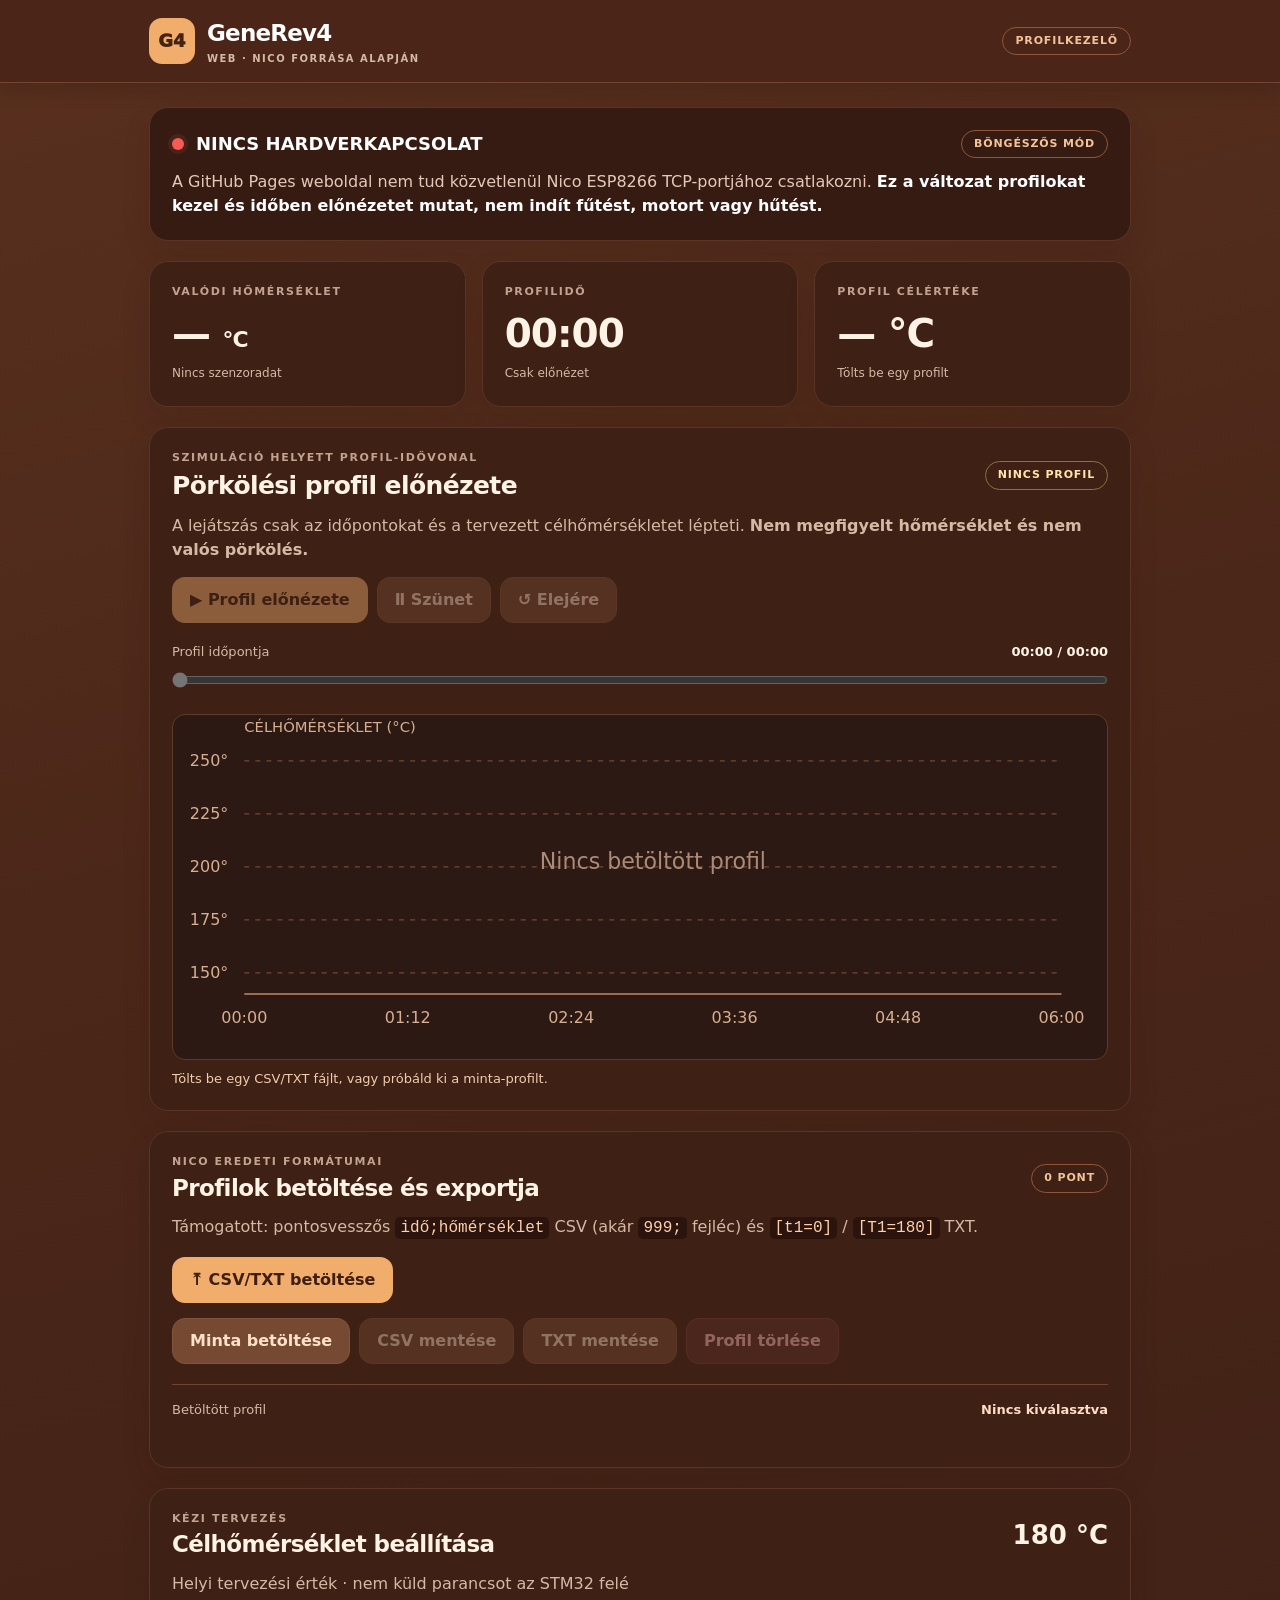
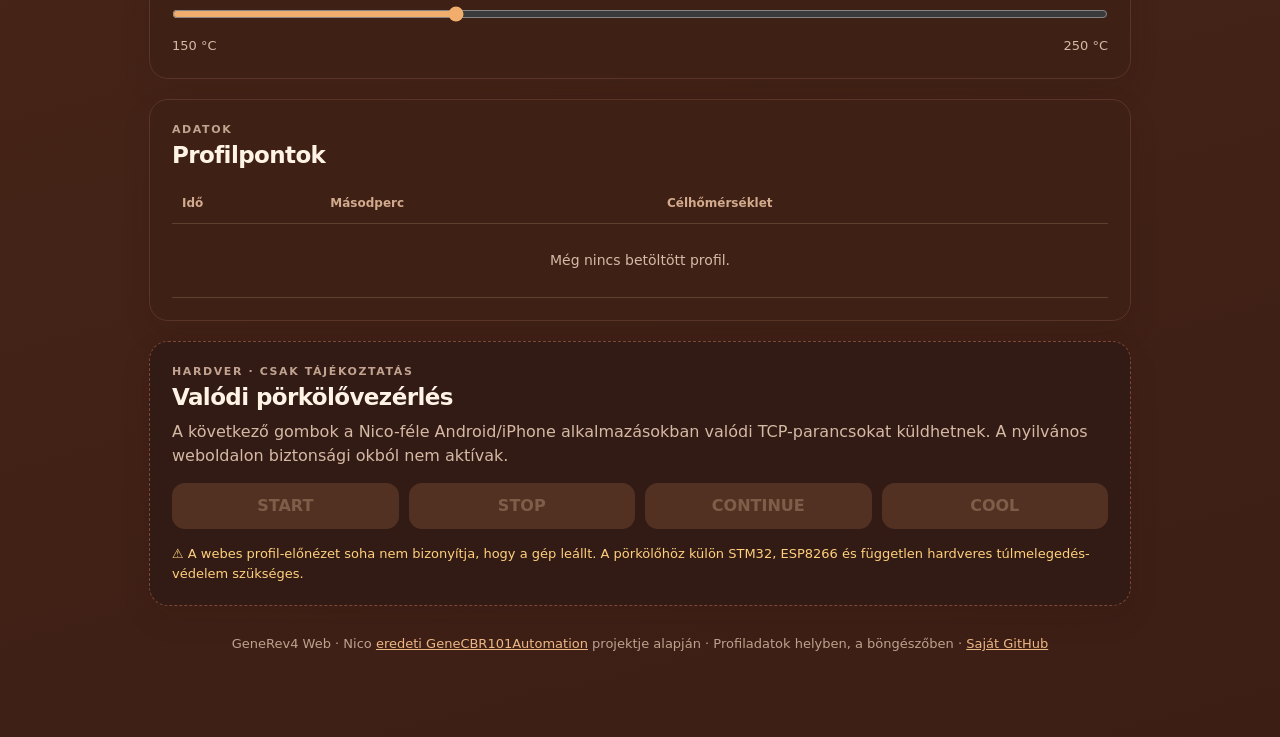
==== web/index.html @ ea3bb9c4 "GeneRev4 webalkalmazás" ====
<!doctype html>
<html lang="hu">
<head>
  <meta charset="utf-8">
  <meta name="viewport" content="width=device-width, initial-scale=1, viewport-fit=cover">
  <meta name="theme-color" content="#542c1c">
  <meta name="description" content="GeneRev4 böngészős profilkezelő Nico Gene Café CBR-101 projektjéhez. Hardverfüggetlen profil-előnézet, nem pörkölővezérlés.">
  <meta name="color-scheme" content="dark">
  <link rel="icon" type="image/svg+xml" href="./icon.svg">
  <link rel="manifest" href="./manifest.webmanifest">
  <link rel="stylesheet" href="./style.css">
  <title>GeneRev4 Web – profilok</title>
</head>
<body>
<header class="top">
  <div class="top-inner">
    <a class="brand" href="./" aria-label="GeneRev4 kezdőlap"><span class="brand-icon">G4</span><span><b>GeneRev4</b><small>WEB · NICO FORRÁSA ALAPJÁN</small></span></a>
    <span class="top-tag">PROFILKEZELŐ</span>
  </div>
</header>
<main class="shell">
  <section class="notice" aria-label="Kapcsolati állapot">
    <div class="notice-line"><span class="signal" aria-hidden="true"></span><strong>NINCS HARDVERKAPCSOLAT</strong><span class="tag">BÖNGÉSZŐS MÓD</span></div>
    <p>A GitHub Pages weboldal nem tud közvetlenül Nico ESP8266 TCP-portjához csatlakozni. <strong>Ez a változat profilokat kezel és időben előnézetet mutat, nem indít fűtést, motort vagy hűtést.</strong></p>
  </section>

  <section class="metrics" aria-label="Fő értékek">
    <div class="metric"><span class="eyebrow">VALÓDI HŐMÉRSÉKLET</span><div class="metric-value">— <span>°C</span></div><small>Nincs szenzoradat</small></div>
    <div class="metric"><span class="eyebrow">PROFILIDŐ</span><div class="metric-value" id="clock">00:00</div><small>Csak előnézet</small></div>
    <div class="metric"><span class="eyebrow">PROFIL CÉLÉRTÉKE</span><div class="metric-value" id="profileTarget">— <span>°C</span></div><small id="targetDetail">Tölts be egy profilt</small></div>
  </section>

  <section class="panel preview-panel" aria-labelledby="previewTitle">
    <div class="section-head"><div><span class="eyebrow">SZIMULÁCIÓ HELYETT PROFIL-IDŐVONAL</span><h1 id="previewTitle">Pörkölési profil előnézete</h1></div><span class="tag amber" id="previewState">NINCS PROFIL</span></div>
    <p class="muted">A lejátszás csak az időpontokat és a tervezett célhőmérsékletet lépteti. <strong>Nem megfigyelt hőmérséklet és nem valós pörkölés.</strong></p>
    <div class="actions">
      <button id="play" class="primary" disabled>▶ Profil előnézete</button>
      <button id="pause" class="secondary" disabled>Ⅱ Szünet</button>
      <button id="reset" class="secondary" disabled>↺ Elejére</button>
    </div>
    <div class="seek-head"><label for="seek">Profil időpontja</label><b id="seekLabel">00:00 / 00:00</b></div>
    <input id="seek" type="range" min="0" max="1" step="1" value="0" disabled>
    <div class="chart-wrap"><svg id="chart" viewBox="0 0 760 280" role="img" aria-label="A betöltött profil tervezett célhőmérsékletének lépcsős grafikonja"></svg></div>
    <p class="chart-note" id="chartNote" aria-live="polite">Tölts be egy CSV/TXT fájlt, vagy próbáld ki a minta-profilt.</p>
  </section>

  <section class="panel" aria-labelledby="importTitle">
    <div class="section-head"><div><span class="eyebrow">NICO EREDETI FORMÁTUMAI</span><h2 id="importTitle">Profilok betöltése és exportja</h2></div><span class="tag" id="pointCount">0 PONT</span></div>
    <p class="muted">Támogatott: pontosvesszős <code>idő;hőmérséklet</code> CSV (akár <code>999;</code> fejléc) és <code>[t1=0]</code> / <code>[T1=180]</code> TXT.</p>
    <div class="file-row"><label class="primary file-button" for="upload">⤒ CSV/TXT betöltése</label><input id="upload" type="file" accept=".csv,.txt,text/plain,text/csv"></div>
    <div class="actions">
      <button id="example" class="secondary">Minta betöltése</button>
      <button id="exportCsv" class="secondary" disabled>CSV mentése</button>
      <button id="exportTxt" class="secondary" disabled>TXT mentése</button>
      <button id="clear" class="danger" disabled>Profil törlése</button>
    </div>
    <div class="file-summary"><span>Betöltött profil</span><strong id="fileName">Nincs kiválasztva</strong></div>
    <p id="message" class="feedback" role="status" aria-live="polite"></p>
  </section>

  <section class="panel" aria-labelledby="planTitle">
    <div class="section-head"><div><span class="eyebrow">KÉZI TERVEZÉS</span><h2 id="planTitle">Célhőmérséklet beállítása</h2></div><strong class="big-target"><span id="manualValue">180</span> °C</strong></div>
    <label for="manualTarget" class="muted">Helyi tervezési érték · nem küld parancsot az STM32 felé</label>
    <input id="manualTarget" type="range" min="150" max="250" step="1" value="180">
    <div class="range-end"><span>150 °C</span><span>250 °C</span></div>
  </section>

  <section class="panel" aria-labelledby="pointsTitle">
    <div class="section-head"><div><span class="eyebrow">ADATOK</span><h2 id="pointsTitle">Profilpontok</h2></div></div>
    <div class="table-scroll"><table><thead><tr><th>Idő</th><th>Másodperc</th><th>Célhőmérséklet</th></tr></thead><tbody id="pointsBody"><tr><td colspan="3" class="empty">Még nincs betöltött profil.</td></tr></tbody></table></div>
  </section>

  <section class="panel hardware" aria-labelledby="hardwareTitle">
    <span class="eyebrow">HARDVER · CSAK TÁJÉKOZTATÁS</span>
    <h2 id="hardwareTitle">Valódi pörkölővezérlés</h2>
    <p class="muted">A következő gombok a Nico-féle Android/iPhone alkalmazásokban valódi TCP-parancsokat küldhetnek. A nyilvános weboldalon biztonsági okból nem aktívak.</p>
    <div class="hardware-buttons"><button disabled>START</button><button disabled>STOP</button><button disabled>CONTINUE</button><button disabled>COOL</button></div>
    <p class="warning">⚠ A webes profil-előnézet soha nem bizonyítja, hogy a gép leállt. A pörkölőhöz külön STM32, ESP8266 és független hardveres túlmelegedés-védelem szükséges.</p>
  </section>

  <footer>GeneRev4 Web · Nico <a href="https://github.com/nekowokaburu/GeneCBR101Automation" target="_blank" rel="noopener noreferrer">eredeti GeneCBR101Automation</a> projektje alapján · Profiladatok helyben, a böngészőben · <a href="https://github.com/r32rz782z82ze/GeneRev4-iPhone" target="_blank" rel="noopener noreferrer">Saját GitHub</a></footer>
</main>
<script type="module" src="./app.js"></script>
</body>
</html>
---- web/style.css ----
:root{--bg:#542c1c;--deep:#361b13;--panel:#3e2015;--line:#784630;--cream:#fff3e5;--muted:#d5b9a5;--orange:#f1ad6b;--orange-ink:#3d1e11;--yellow:#ffcc4c;--red:#f65c55}*{box-sizing:border-box}html{scroll-behavior:smooth}body{margin:0;background:linear-gradient(165deg,#59301e 0%,#4b2719 35%,#3c1e15 100%);color:var(--cream);font:16px/1.5 system-ui,-apple-system,BlinkMacSystemFont,"Segoe UI",sans-serif;min-height:100vh}button,input{font:inherit}button{cursor:pointer}button:disabled{cursor:not-allowed;opacity:.43}button:focus-visible,input:focus-visible,a:focus-visible{outline:3px solid #ffe1a7;outline-offset:3px}a{color:var(--orange)}.top{background:#4a2518;border-bottom:1px solid #734532;position:sticky;top:0;z-index:5;box-shadow:0 6px 18px #180b0830}.top-inner{max-width:1030px;margin:auto;padding:16px 24px;display:flex;align-items:center;justify-content:space-between;gap:12px}.brand{display:flex;align-items:center;gap:12px;color:#fff;text-decoration:none;min-width:0}.brand b{display:block;font-size:23px;letter-spacing:-.8px}.brand small{display:block;color:var(--muted);font-size:10px;letter-spacing:1.5px;font-weight:750}.brand-icon{width:46px;height:46px;display:grid;place-items:center;border-radius:13px;background:var(--orange);color:#472211;font-weight:950;font-size:18px}.top-tag,.tag{display:inline-flex;align-items:center;border-radius:999px;border:1px solid #91563a;padding:5px 12px;font-size:11px;font-weight:800;letter-spacing:.85px;color:#f3c39a;white-space:nowrap}.tag.amber{border-color:#8c713e;color:#ffe5ac}.shell{max-width:1030px;margin:0 auto;padding:24px 24px 64px;display:grid;gap:20px}.notice,.panel,.metric{background:var(--panel);border:1px solid #5a3426;border-radius:19px;padding:22px;box-shadow:0 12px 30px #21110d1c}.notice{background:#361b13}.notice-line{display:flex;align-items:center;gap:12px;flex-wrap:wrap;font-size:18px}.signal{height:12px;width:12px;border-radius:50%;background:var(--red);box-shadow:0 0 0 4px #f65c551c}.notice-line .tag{margin-left:auto}.notice p{margin:12px 0 0;color:#e6c8b8}.notice strong{color:#fff}.metrics{display:grid;grid-template-columns:repeat(3,minmax(0,1fr));gap:16px}.metric{min-height:142px}.eyebrow{font-size:11px;letter-spacing:1.6px;font-weight:800;color:#c2a390;display:block}.metric-value{font-size:39px;line-height:1.2;font-variant-numeric:tabular-nums;font-weight:850;margin:10px 0 3px;letter-spacing:-1px}.metric-value span{font-size:22px}.metric small{font-size:12px;color:var(--muted)}h1,h2,p{overflow-wrap:break-word}h1,h2{margin:3px 0 0;letter-spacing:-.6px;line-height:1.25}h1{font-size:25px}h2{font-size:23px}.section-head{display:flex;align-items:center;justify-content:space-between;gap:12px;margin-bottom:13px}.muted{color:var(--muted);margin:8px 0 15px}code{background:#2a140d;padding:2px 5px;border-radius:5px;color:#ffcfaa}button,.file-button{border:1px solid transparent;border-radius:13px;min-height:46px;padding:10px 17px;font-weight:800;transition:background .12s,transform .12s}button:not(:disabled):active,.file-button:active{transform:translateY(1px)}.primary{background:var(--orange);color:var(--orange-ink)}.primary:hover:not(:disabled),.file-button:hover{background:#ffd09a}.secondary{color:#ffe1c9;background:#754932;border-color:#83543b}.secondary:hover:not(:disabled){background:#89593e}.danger{color:#ffc0bc;background:#5b3027;border-color:#784037}.actions{display:flex;gap:9px;flex-wrap:wrap}.seek-head,.range-end{display:flex;justify-content:space-between;gap:12px;font-size:13px;color:var(--muted);margin-top:19px}.seek-head b{color:var(--cream);font-variant-numeric:tabular-nums}input[type=range]{width:100%;height:30px;accent-color:var(--orange);cursor:pointer;margin:3px 0}.chart-wrap{margin:12px 0 0;border:1px solid #5d3a29;background:#2d1913;border-radius:13px;overflow:hidden}.chart-wrap svg{width:100%;height:auto;display:block;min-height:170px}.chart-note{font-size:13px;color:#f0cdae;margin:9px 0 0}.file-row{margin:17px 0 15px}.file-button{display:inline-flex;align-items:center;justify-content:center;cursor:pointer}input[type=file]{position:absolute;width:1px;height:1px;opacity:0}.file-summary{display:flex;align-items:baseline;justify-content:space-between;gap:12px;border-top:1px solid #704431;margin-top:20px;padding-top:15px;font-size:13px;color:var(--muted)}.file-summary strong{color:#ffddc6;text-align:right;overflow-wrap:anywhere}.feedback{font-size:13px;min-height:1em;margin:12px 0 0;color:#ffd886}.feedback.error{color:#ffb2b2}.big-target{font-size:26px;font-variant-numeric:tabular-nums}.range-end{margin-top:0}.table-scroll{overflow:auto;max-height:350px}table{width:100%;border-collapse:collapse;text-align:left;font-variant-numeric:tabular-nums;font-size:14px}th,td{padding:11px 10px;border-bottom:1px solid #60402f}th{color:#d2aa8d;font-size:12px;position:sticky;top:0;background:var(--panel)}td{color:#ffeddc}.empty{text-align:center;color:var(--muted);padding:26px}.hardware{background:#321b14;border-style:dashed;border-color:#7d4636}.hardware-buttons{display:grid;grid-template-columns:repeat(4,minmax(0,1fr));gap:10px}.hardware-buttons button{background:#7c5038;color:#e5b58e}.warning{font-size:13px;color:#ffcf7d;margin:15px 0 0}footer{text-align:center;color:#bfa18d;font-size:13px;margin-top:4px;padding:4px 0 20px}footer a{color:#edb786}@media(max-width:700px){.top-inner{padding:13px 16px}.shell{padding:17px 13px 44px;gap:13px}.notice,.panel,.metric{padding:17px;border-radius:16px}.metrics{gap:8px}.metric{padding:13px;min-height:111px}.metric-value{font-size:26px}.metric-value span{font-size:14px}.metric small,.eyebrow{font-size:10px}.metric .eyebrow{letter-spacing:.5px}.top-tag{display:none}.section-head{align-items:flex-start}h1,h2{font-size:21px}.notice-line{font-size:15px}.notice-line .tag{margin-left:0}.actions button{flex:1 1 auto}.hardware-buttons{grid-template-columns:repeat(2,1fr)}.file-summary{display:block}.file-summary strong{display:block;text-align:left}.big-target{font-size:23px}}@media(prefers-reduced-motion:reduce){*{scroll-behavior:auto!important;transition:none!important}}
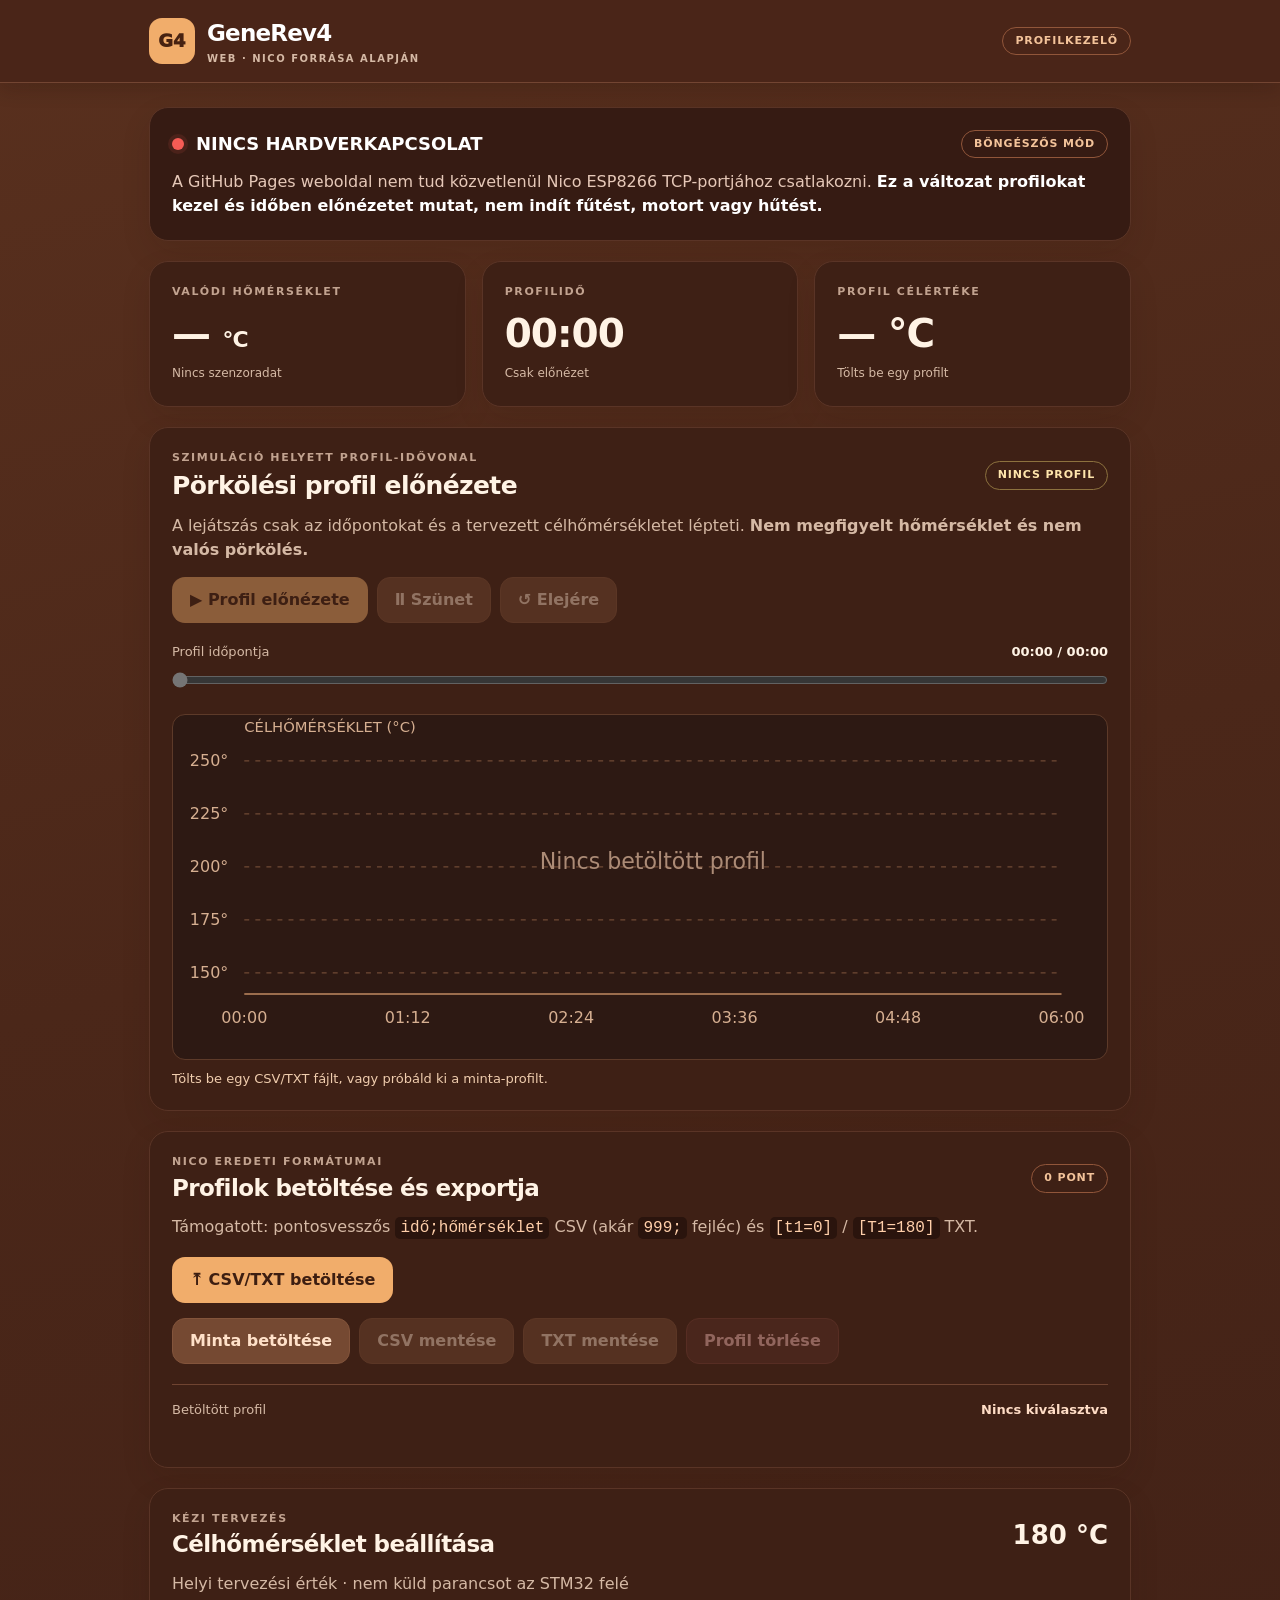
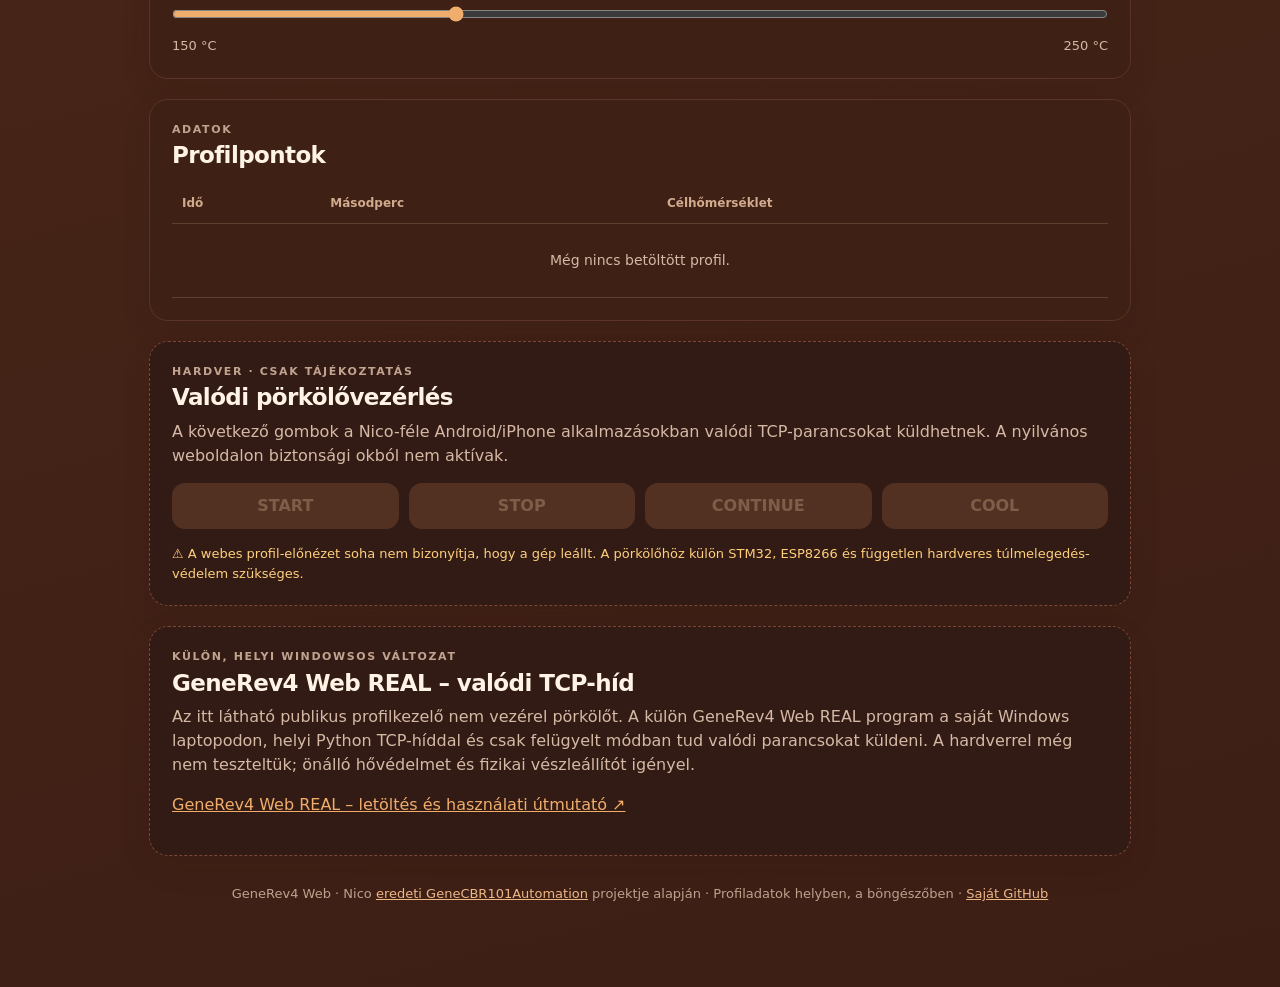
==== commit e321f05b: "Link local-only REAL bridge from public profile planner" ====
--- a/web/index.html
+++ b/web/index.html
@@ -78,6 +78,12 @@
     <p class="warning">⚠ A webes profil-előnézet soha nem bizonyítja, hogy a gép leállt. A pörkölőhöz külön STM32, ESP8266 és független hardveres túlmelegedés-védelem szükséges.</p>
   </section>
 
+  <section class="panel hardware" aria-labelledby="realLinkTitle">
+    <span class="eyebrow">KÜLÖN, HELYI WINDOWSOS VÁLTOZAT</span>
+    <h2 id="realLinkTitle">GeneRev4 Web REAL – valódi TCP-híd</h2>
+    <p class="muted">Az itt látható publikus profilkezelő nem vezérel pörkölőt. A külön GeneRev4 Web REAL program a saját Windows laptopodon, helyi Python TCP-híddal és csak felügyelt módban tud valódi parancsokat küldeni. A hardverrel még nem teszteltük; önálló hővédelmet és fizikai vészleállítót igényel.</p>
+    <p><a href="https://github.com/r32rz782z82ze/GeneRev4-Web/tree/main/real" target="_blank" rel="noopener noreferrer">GeneRev4 Web REAL – letöltés és használati útmutató ↗</a></p>
+  </section>
   <footer>GeneRev4 Web · Nico <a href="https://github.com/nekowokaburu/GeneCBR101Automation" target="_blank" rel="noopener noreferrer">eredeti GeneCBR101Automation</a> projektje alapján · Profiladatok helyben, a böngészőben · <a href="https://github.com/r32rz782z82ze/GeneRev4-iPhone" target="_blank" rel="noopener noreferrer">Saját GitHub</a></footer>
 </main>
 <script type="module" src="./app.js"></script>
